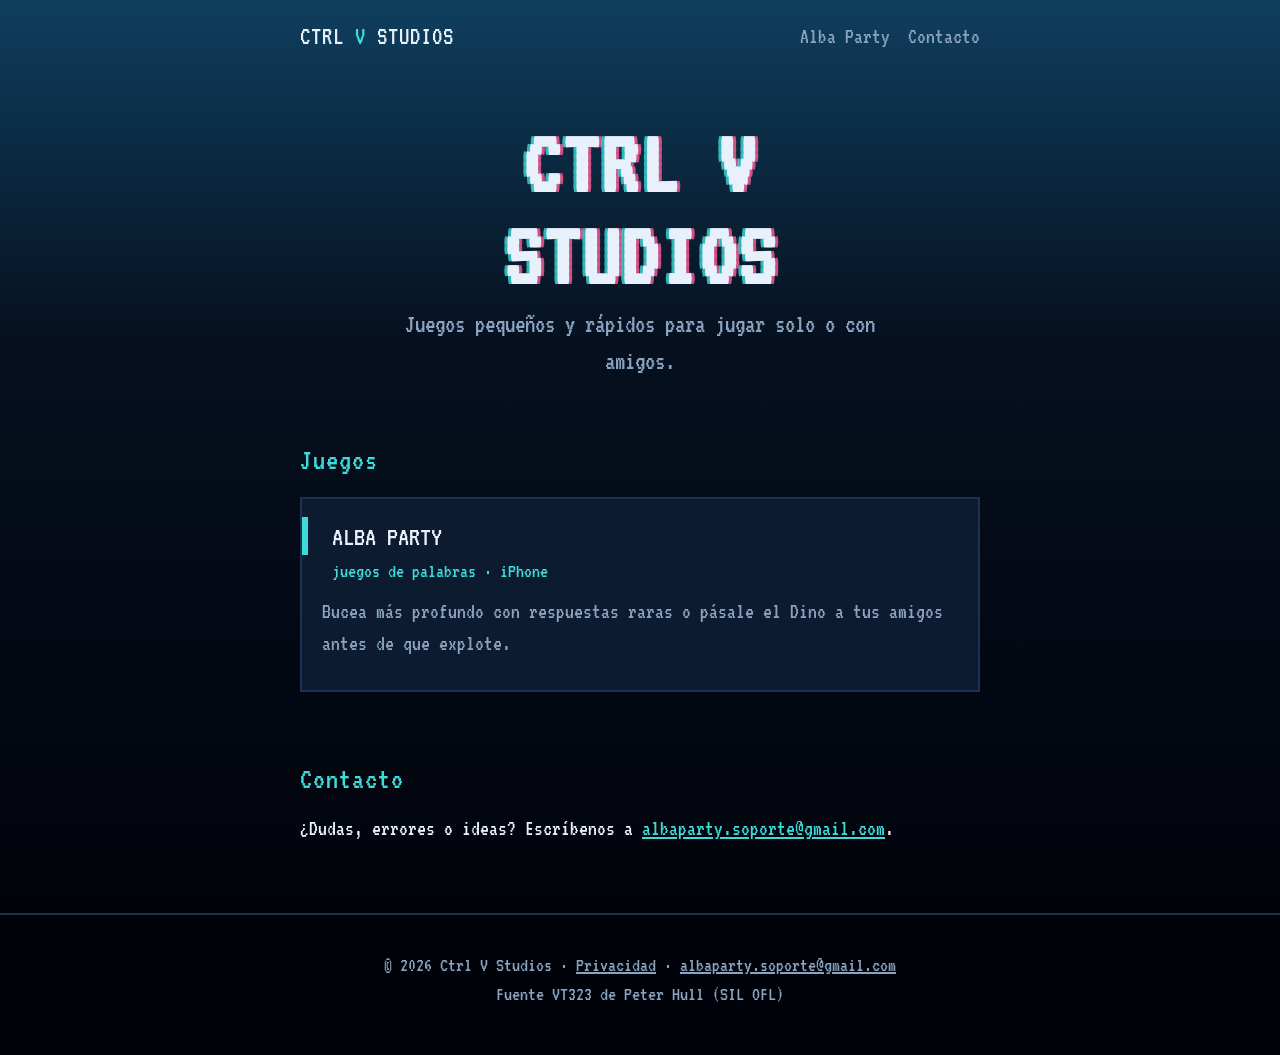
==== index.html @ 42407a7a "Sitio de Ctrl V Studios: portada, Alba Party y política de privacidad Co-Authored-By: Claude Sonnet " ====
<!doctype html>
<html lang="es"><head><meta charset="utf-8"><meta name="viewport" content="width=device-width,initial-scale=1">
<title>Ctrl V Studios</title><meta name="description" content="Estudio de juegos independiente: juegos pequeños y rápidos para jugar solo o con amigos.">
<meta name="theme-color" content="#06101f"><meta property="og:title" content="Ctrl V Studios"><meta property="og:description" content="Estudio de juegos independiente: juegos pequeños y rápidos para jugar solo o con amigos.">
<link rel="icon" href="/albaparty/icon.png"><link rel="stylesheet" href="/style.css">
<link rel="preload" href="/fonts/VT323-Regular.ttf" as="font" type="font/ttf" crossorigin></head>
<body><div class="bubbles" aria-hidden="true"><i style="left:43%;width:12px;height:12px;animation-duration:26s;animation-delay:-20s"></i><i style="left:8%;width:10px;height:10px;animation-duration:31s;animation-delay:-3s"></i><i style="left:48%;width:26px;height:26px;animation-duration:15s;animation-delay:-29s"></i><i style="left:66%;width:14px;height:14px;animation-duration:15s;animation-delay:-2s"></i><i style="left:57%;width:21px;height:21px;animation-duration:16s;animation-delay:-7s"></i><i style="left:13%;width:25px;height:25px;animation-duration:27s;animation-delay:-1s"></i><i style="left:74%;width:11px;height:11px;animation-duration:21s;animation-delay:-20s"></i><i style="left:82%;width:26px;height:26px;animation-duration:15s;animation-delay:-18s"></i><i style="left:76%;width:20px;height:20px;animation-duration:15s;animation-delay:-7s"></i><i style="left:7%;width:25px;height:25px;animation-duration:18s;animation-delay:-9s"></i><i style="left:55%;width:12px;height:12px;animation-duration:31s;animation-delay:-3s"></i><i style="left:75%;width:17px;height:17px;animation-duration:31s;animation-delay:-26s"></i><i style="left:89%;width:13px;height:13px;animation-duration:17s;animation-delay:-18s"></i><i style="left:75%;width:28px;height:28px;animation-duration:20s;animation-delay:-11s"></i><i style="left:14%;width:25px;height:25px;animation-duration:16s;animation-delay:-18s"></i><i style="left:9%;width:27px;height:27px;animation-duration:20s;animation-delay:-15s"></i><i style="left:89%;width:25px;height:25px;animation-duration:27s;animation-delay:-24s"></i><i style="left:42%;width:22px;height:22px;animation-duration:32s;animation-delay:-29s"></i><i style="left:60%;width:19px;height:19px;animation-duration:23s;animation-delay:-7s"></i><i style="left:25%;width:30px;height:30px;animation-duration:21s;animation-delay:-2s"></i><i style="left:75%;width:17px;height:17px;animation-duration:30s;animation-delay:-15s"></i><i style="left:45%;width:31px;height:31px;animation-duration:28s;animation-delay:-9s"></i></div>
<header class="top"><div class="wrap"><a class="brand" href="/">CTRL <b>V</b> STUDIOS</a><nav><a href="/albaparty/">Alba Party</a><a href="mailto:albaparty.soporte@gmail.com">Contacto</a></nav></div></header>
<main class="wrap">
<div class="hero"><h1 class="title">CTRL V<br>STUDIOS</h1><p class="tag">Juegos pequeños y rápidos para jugar solo o con amigos.</p></div>
<section><h2>Juegos</h2>
<a class="card" href="/albaparty/"><h3>ALBA PARTY</h3><div class="sub">juegos de palabras · iPhone</div><p class="muted">Bucea más profundo con respuestas raras o pásale el Dino a tus amigos antes de que explote.</p></a>
</section>
<section><h2>Contacto</h2><p>¿Dudas, errores o ideas? Escríbenos a <a href="mailto:albaparty.soporte@gmail.com">albaparty.soporte@gmail.com</a>.</p></section></main>
<footer><div class="wrap">© 2026 Ctrl V Studios · <a href="/albaparty/privacidad/">Privacidad</a> · <a href="mailto:albaparty.soporte@gmail.com">albaparty.soporte@gmail.com</a><br>Fuente VT323 de Peter Hull (SIL OFL)</div></footer></body></html>
---- style.css ----
@font-face{font-family:"VT323";src:url("/fonts/VT323-Regular.ttf") format("truetype");font-display:swap}
:root{--bg:#06101f;--surface:#0d1b30;--line:#1c3250;--text:#e8f1fb;--muted:#8aa4c0;--accent:#3ddbd9;--danger:#ff6b4a;--ok:#6ee7a0;--gem:#ff5c9a;--shallow:#0f3f5e;--abyss:#01030a;--spark:#ffd35c}
*{box-sizing:border-box}
html{background:var(--abyss)}
body{margin:0;min-height:100vh;color:var(--text);font:22px/1.45 "VT323",ui-monospace,Menlo,monospace;background:linear-gradient(180deg,var(--shallow) 0,var(--bg) 38%,var(--abyss) 100%) fixed;overflow-x:hidden;-webkit-font-smoothing:none}
.bubbles{position:fixed;inset:0;pointer-events:none;z-index:0;overflow:hidden}
.bubbles i{position:absolute;bottom:-40px;border:2px solid rgba(61,219,217,.28);border-radius:50%;animation:rise linear infinite}
@keyframes rise{to{transform:translateY(-115vh)}}
@media (prefers-reduced-motion:reduce){.bubbles i,.dino,.float{animation:none!important}}
main,header,footer{position:relative;z-index:1}
.wrap{max-width:720px;margin:0 auto;padding:0 20px}
header.top{padding:18px 0}
header.top .wrap{display:flex;align-items:center;justify-content:space-between}
.brand{color:var(--text);text-decoration:none;font-size:26px;letter-spacing:1px}
.brand b{color:var(--accent);font-weight:400}
nav a{color:var(--muted);text-decoration:none;margin-left:18px;font-size:22px}
nav a:hover{color:var(--accent)}
.hero{text-align:center;padding:30px 0 10px}
.title{font-size:clamp(54px,15vw,92px);line-height:1;margin:14px 0 4px;letter-spacing:2px;text-shadow:-3px 0 rgba(61,219,217,.8),3px 0 rgba(255,92,154,.8)}
.tag{color:var(--muted);font-size:26px;margin:0 auto 22px;max-width:520px}
.dino{width:min(260px,62vw);height:auto;animation:bob 2.6s ease-in-out infinite;filter:drop-shadow(0 14px 0 rgba(0,0,0,.35))}
@keyframes bob{50%{transform:translateY(-10px)}}
.btn{display:inline-block;font:inherit;font-size:26px;color:var(--bg);background:var(--accent);border:0;padding:8px 26px;text-decoration:none;box-shadow:0 5px 0 #1d8b8a;margin:6px}
.btn.alt{background:var(--surface);color:var(--text);box-shadow:0 5px 0 var(--line);border:2px solid var(--line)}
.btn.off{background:var(--line);color:var(--muted);box-shadow:none}
.pill{display:inline-block;border:2px solid var(--spark);color:var(--spark);padding:0 12px;font-size:20px;margin:6px}
section{padding:26px 0}
h2{font-size:30px;font-weight:400;margin:0 0 12px;color:var(--accent);letter-spacing:1px}
h3{font-size:28px;font-weight:400;margin:0}
p{margin:0 0 12px}
.muted{color:var(--muted)}
.card{background:var(--surface);border:2px solid var(--line);padding:18px 20px;margin:14px 0;position:relative;display:block;color:var(--text);text-decoration:none}
.card::before{content:"";position:absolute;left:0;top:18px;width:6px;height:38px;background:var(--accent)}
.card.red::before{background:var(--danger)}
.card h3{padding-left:10px}
.card .sub{padding-left:10px;font-size:20px;color:var(--accent)}
.card.red .sub{color:var(--danger)}
.card p{margin-top:10px}
.grid{display:grid;grid-template-columns:repeat(auto-fit,minmax(190px,1fr));gap:12px}
.stat{background:var(--surface);border:2px solid var(--line);padding:14px;text-align:center}
.stat b{display:block;font-size:44px;font-weight:400;color:var(--spark);line-height:1}
.stat span{color:var(--muted);font-size:20px}
.mate{display:flex;gap:10px;flex-wrap:wrap}
.mate span{background:var(--surface);border:2px solid var(--line);padding:2px 12px;font-size:21px}
a{color:var(--accent)}
.doc h1{font-size:44px;font-weight:400;margin:18px 0 6px;text-shadow:-2px 0 rgba(61,219,217,.8),2px 0 rgba(255,92,154,.8)}
.doc h2{margin-top:26px;font-size:28px}
.doc p,.doc li{font-size:22px}
.crumbs{color:var(--muted);font-size:20px;margin-top:10px}
footer{padding:36px 0 46px;color:var(--muted);font-size:20px;text-align:center;border-top:2px solid var(--line);margin-top:30px;background:rgba(1,3,10,.5)}
footer a{color:var(--muted)}
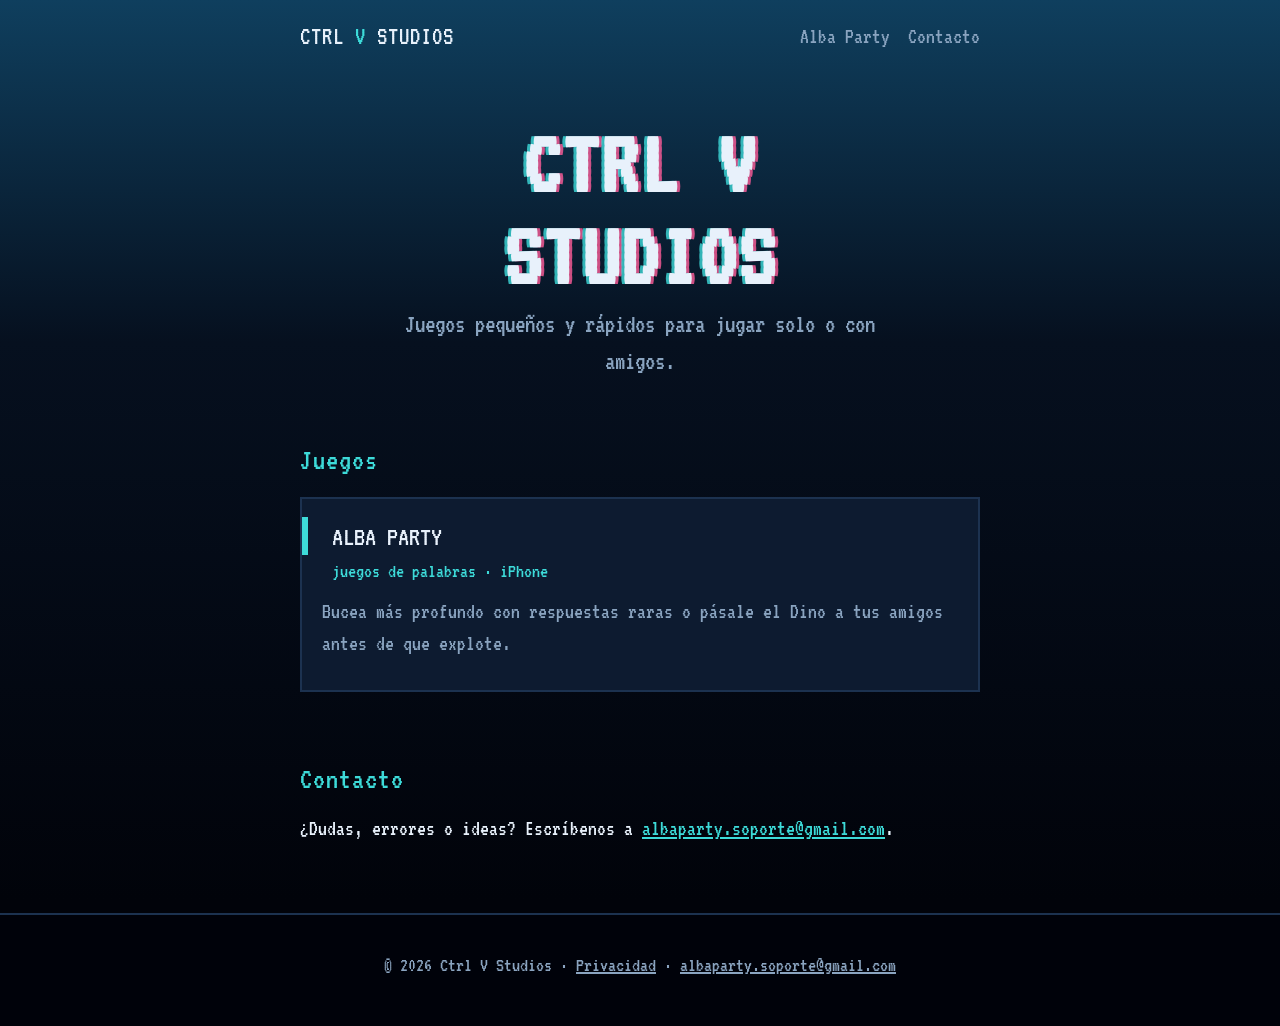
==== commit 5f4901d7: "Quitar el crédito de la fuente del pie de página Co-Authored-By: Claude Sonnet 5.5 <noreply@anthropi" ====
--- a/index.html
+++ b/index.html
@@ -12,4 +12,4 @@
 <a class="card" href="/albaparty/"><h3>ALBA PARTY</h3><div class="sub">juegos de palabras · iPhone</div><p class="muted">Bucea más profundo con respuestas raras o pásale el Dino a tus amigos antes de que explote.</p></a>
 </section>
 <section><h2>Contacto</h2><p>¿Dudas, errores o ideas? Escríbenos a <a href="mailto:albaparty.soporte@gmail.com">albaparty.soporte@gmail.com</a>.</p></section></main>
-<footer><div class="wrap">© 2026 Ctrl V Studios · <a href="/albaparty/privacidad/">Privacidad</a> · <a href="mailto:albaparty.soporte@gmail.com">albaparty.soporte@gmail.com</a><br>Fuente VT323 de Peter Hull (SIL OFL)</div></footer></body></html>
+<footer><div class="wrap">© 2026 Ctrl V Studios · <a href="/albaparty/privacidad/">Privacidad</a> · <a href="mailto:albaparty.soporte@gmail.com">albaparty.soporte@gmail.com</a></div></footer></body></html>
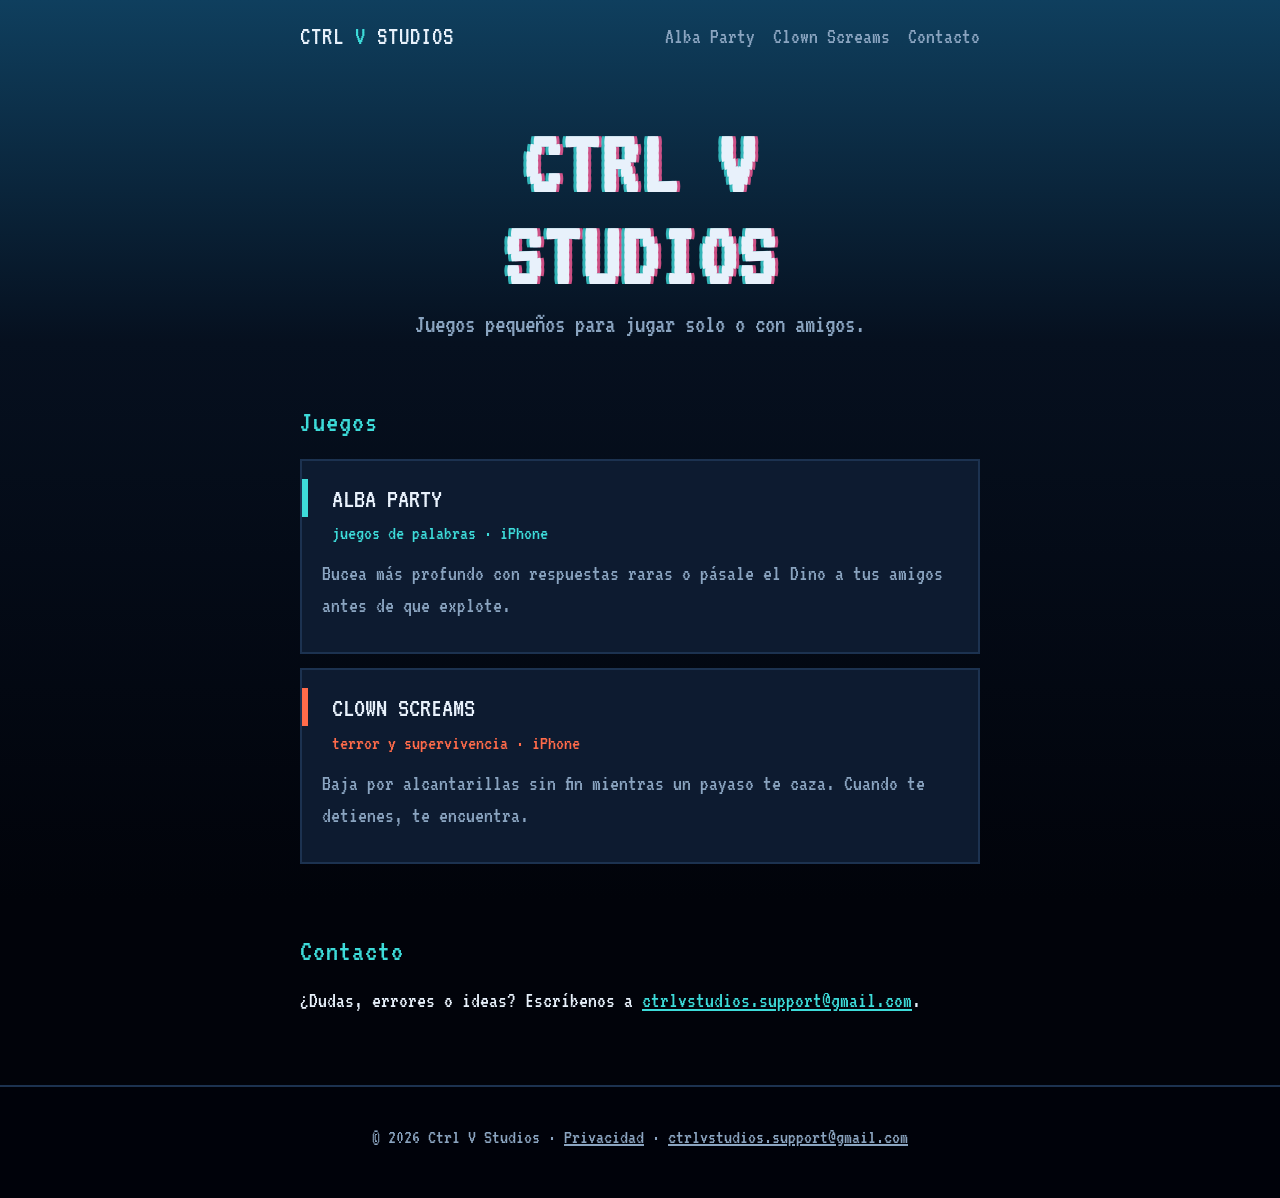
==== commit 992916af: "Clown Screams: página del juego y política de privacidad; contacto del estudio Co-Authored-By: Claud" ====
--- a/index.html
+++ b/index.html
@@ -5,11 +5,12 @@
 <link rel="icon" href="/albaparty/icon.png"><link rel="stylesheet" href="/style.css">
 <link rel="preload" href="/fonts/VT323-Regular.ttf" as="font" type="font/ttf" crossorigin></head>
 <body><div class="bubbles" aria-hidden="true"><i style="left:43%;width:12px;height:12px;animation-duration:26s;animation-delay:-20s"></i><i style="left:8%;width:10px;height:10px;animation-duration:31s;animation-delay:-3s"></i><i style="left:48%;width:26px;height:26px;animation-duration:15s;animation-delay:-29s"></i><i style="left:66%;width:14px;height:14px;animation-duration:15s;animation-delay:-2s"></i><i style="left:57%;width:21px;height:21px;animation-duration:16s;animation-delay:-7s"></i><i style="left:13%;width:25px;height:25px;animation-duration:27s;animation-delay:-1s"></i><i style="left:74%;width:11px;height:11px;animation-duration:21s;animation-delay:-20s"></i><i style="left:82%;width:26px;height:26px;animation-duration:15s;animation-delay:-18s"></i><i style="left:76%;width:20px;height:20px;animation-duration:15s;animation-delay:-7s"></i><i style="left:7%;width:25px;height:25px;animation-duration:18s;animation-delay:-9s"></i><i style="left:55%;width:12px;height:12px;animation-duration:31s;animation-delay:-3s"></i><i style="left:75%;width:17px;height:17px;animation-duration:31s;animation-delay:-26s"></i><i style="left:89%;width:13px;height:13px;animation-duration:17s;animation-delay:-18s"></i><i style="left:75%;width:28px;height:28px;animation-duration:20s;animation-delay:-11s"></i><i style="left:14%;width:25px;height:25px;animation-duration:16s;animation-delay:-18s"></i><i style="left:9%;width:27px;height:27px;animation-duration:20s;animation-delay:-15s"></i><i style="left:89%;width:25px;height:25px;animation-duration:27s;animation-delay:-24s"></i><i style="left:42%;width:22px;height:22px;animation-duration:32s;animation-delay:-29s"></i><i style="left:60%;width:19px;height:19px;animation-duration:23s;animation-delay:-7s"></i><i style="left:25%;width:30px;height:30px;animation-duration:21s;animation-delay:-2s"></i><i style="left:75%;width:17px;height:17px;animation-duration:30s;animation-delay:-15s"></i><i style="left:45%;width:31px;height:31px;animation-duration:28s;animation-delay:-9s"></i></div>
-<header class="top"><div class="wrap"><a class="brand" href="/">CTRL <b>V</b> STUDIOS</a><nav><a href="/albaparty/">Alba Party</a><a href="mailto:albaparty.soporte@gmail.com">Contacto</a></nav></div></header>
+<header class="top"><div class="wrap"><a class="brand" href="/">CTRL <b>V</b> STUDIOS</a><nav><a href="/albaparty/">Alba Party</a><a href="/clownscreams/">Clown Screams</a><a href="mailto:ctrlvstudios.support@gmail.com">Contacto</a></nav></div></header>
 <main class="wrap">
-<div class="hero"><h1 class="title">CTRL V<br>STUDIOS</h1><p class="tag">Juegos pequeños y rápidos para jugar solo o con amigos.</p></div>
+<div class="hero"><h1 class="title">CTRL V<br>STUDIOS</h1><p class="tag">Juegos pequeños para jugar solo o con amigos.</p></div>
 <section><h2>Juegos</h2>
 <a class="card" href="/albaparty/"><h3>ALBA PARTY</h3><div class="sub">juegos de palabras · iPhone</div><p class="muted">Bucea más profundo con respuestas raras o pásale el Dino a tus amigos antes de que explote.</p></a>
+<a class="card red" href="/clownscreams/"><h3>CLOWN SCREAMS</h3><div class="sub">terror y supervivencia · iPhone</div><p class="muted">Baja por alcantarillas sin fin mientras un payaso te caza. Cuando te detienes, te encuentra.</p></a>
 </section>
-<section><h2>Contacto</h2><p>¿Dudas, errores o ideas? Escríbenos a <a href="mailto:albaparty.soporte@gmail.com">albaparty.soporte@gmail.com</a>.</p></section></main>
-<footer><div class="wrap">© 2026 Ctrl V Studios · <a href="/albaparty/privacidad/">Privacidad</a> · <a href="mailto:albaparty.soporte@gmail.com">albaparty.soporte@gmail.com</a></div></footer></body></html>
+<section><h2>Contacto</h2><p>¿Dudas, errores o ideas? Escríbenos a <a href="mailto:ctrlvstudios.support@gmail.com">ctrlvstudios.support@gmail.com</a>.</p></section></main>
+<footer><div class="wrap">© 2026 Ctrl V Studios · <a href="/albaparty/privacidad/">Privacidad</a> · <a href="mailto:ctrlvstudios.support@gmail.com">ctrlvstudios.support@gmail.com</a></div></footer></body></html>
--- a/style.css
+++ b/style.css
@@ -49,3 +49,11 @@
 .crumbs{color:var(--muted);font-size:20px;margin-top:10px}
 footer{padding:36px 0 46px;color:var(--muted);font-size:20px;text-align:center;border-top:2px solid var(--line);margin-top:30px;background:rgba(1,3,10,.5)}
 footer a{color:var(--muted)}
+/* Clown Screams: tema de terror solo en sus páginas */
+body.cs{--bg:#0b0507;--surface:#170a0d;--line:#3a1218;--text:#f1e6e2;--muted:#b39a96;--accent:#ff3b3b;--danger:#ff3b3b;--spark:#ffd35c;background:radial-gradient(ellipse at 50% -10%,#3b0c14 0,var(--bg) 45%,#000 100%) fixed}
+body.cs .title{text-shadow:-3px 0 rgba(255,59,59,.85),3px 0 rgba(120,0,40,.9)}
+body.cs .doc h1{text-shadow:-2px 0 rgba(255,59,59,.85),2px 0 rgba(120,0,40,.9)}
+.cs .clown{width:min(240px,60vw);height:auto;border:3px solid var(--line);box-shadow:0 0 40px rgba(255,59,59,.35);animation:flicker 7s steps(1) infinite}
+@keyframes flicker{0%,93%,100%{opacity:1}94%{opacity:.35}95%{opacity:1}97%{opacity:.6}}
+@media (prefers-reduced-motion:reduce){.cs .clown{animation:none}}
+.warn{border:2px solid var(--danger);color:var(--danger);padding:6px 12px;font-size:20px;display:inline-block;margin:6px}
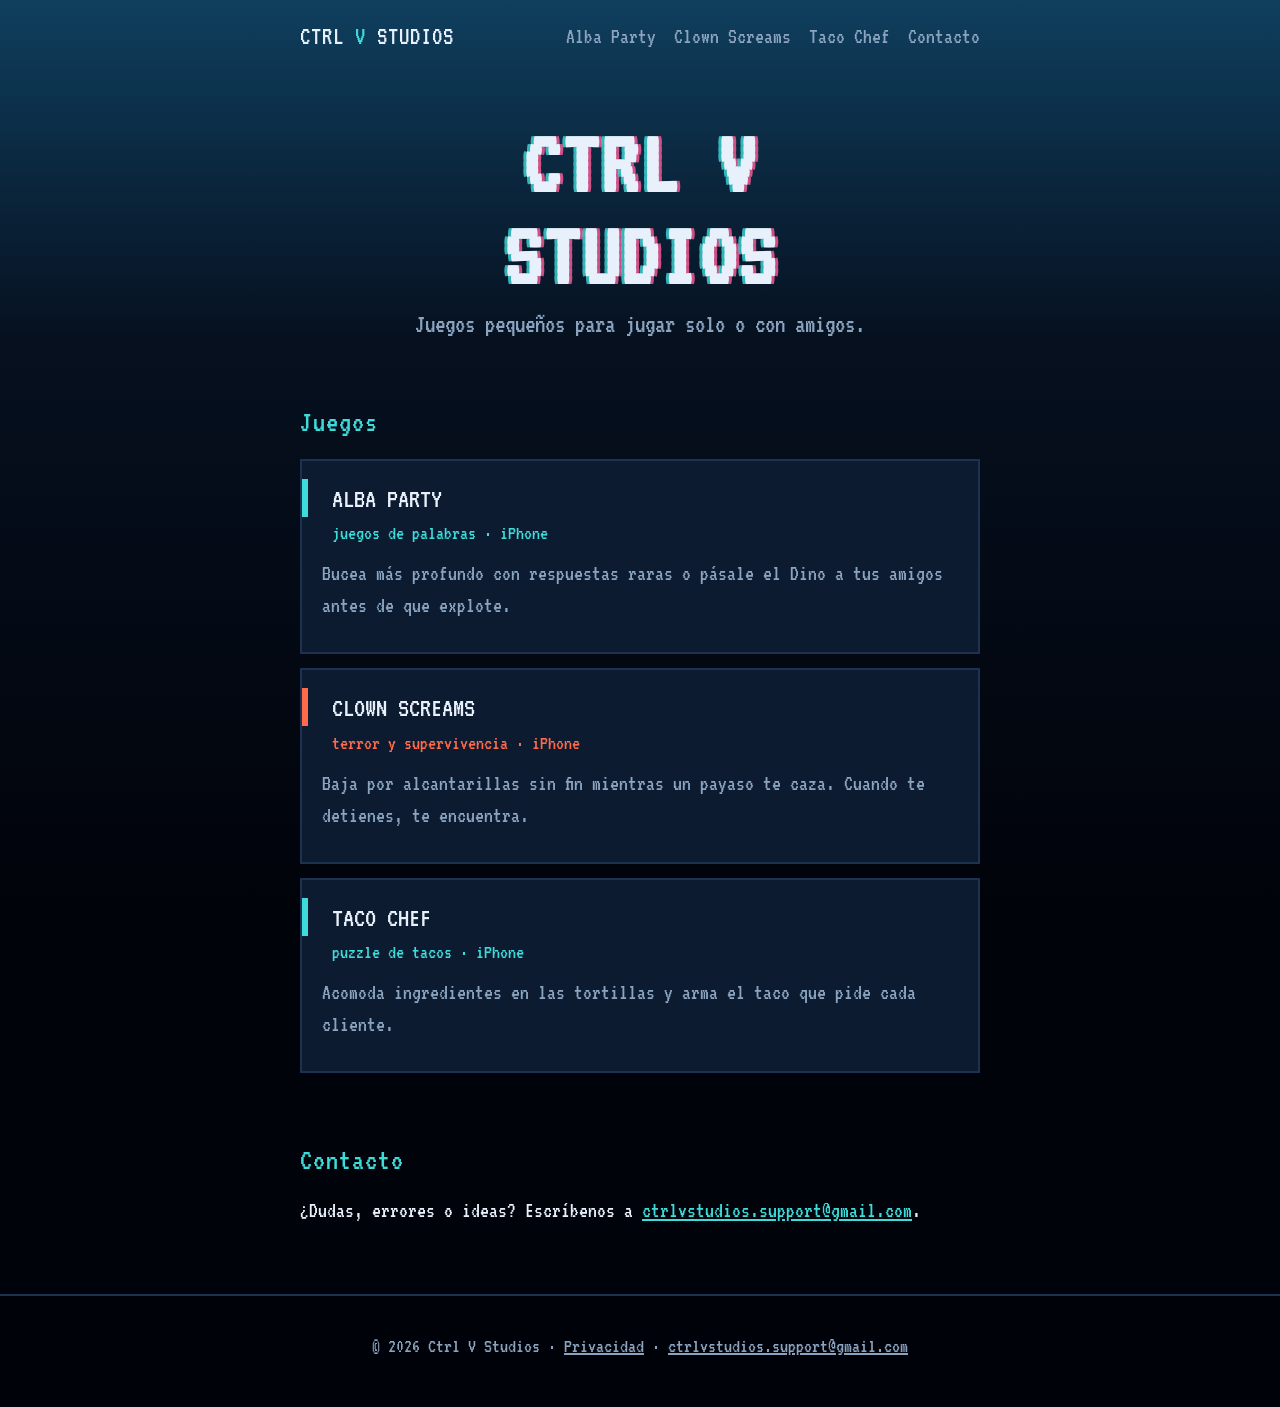
==== commit 3f6e7b32: "Taco Chef: página de soporte y política de privacidad Co-Authored-By: Claude Opus 5.5 <noreply@anthr" ====
--- a/index.html
+++ b/index.html
@@ -5,12 +5,13 @@
 <link rel="icon" href="/albaparty/icon.png"><link rel="stylesheet" href="/style.css">
 <link rel="preload" href="/fonts/VT323-Regular.ttf" as="font" type="font/ttf" crossorigin></head>
 <body><div class="bubbles" aria-hidden="true"><i style="left:43%;width:12px;height:12px;animation-duration:26s;animation-delay:-20s"></i><i style="left:8%;width:10px;height:10px;animation-duration:31s;animation-delay:-3s"></i><i style="left:48%;width:26px;height:26px;animation-duration:15s;animation-delay:-29s"></i><i style="left:66%;width:14px;height:14px;animation-duration:15s;animation-delay:-2s"></i><i style="left:57%;width:21px;height:21px;animation-duration:16s;animation-delay:-7s"></i><i style="left:13%;width:25px;height:25px;animation-duration:27s;animation-delay:-1s"></i><i style="left:74%;width:11px;height:11px;animation-duration:21s;animation-delay:-20s"></i><i style="left:82%;width:26px;height:26px;animation-duration:15s;animation-delay:-18s"></i><i style="left:76%;width:20px;height:20px;animation-duration:15s;animation-delay:-7s"></i><i style="left:7%;width:25px;height:25px;animation-duration:18s;animation-delay:-9s"></i><i style="left:55%;width:12px;height:12px;animation-duration:31s;animation-delay:-3s"></i><i style="left:75%;width:17px;height:17px;animation-duration:31s;animation-delay:-26s"></i><i style="left:89%;width:13px;height:13px;animation-duration:17s;animation-delay:-18s"></i><i style="left:75%;width:28px;height:28px;animation-duration:20s;animation-delay:-11s"></i><i style="left:14%;width:25px;height:25px;animation-duration:16s;animation-delay:-18s"></i><i style="left:9%;width:27px;height:27px;animation-duration:20s;animation-delay:-15s"></i><i style="left:89%;width:25px;height:25px;animation-duration:27s;animation-delay:-24s"></i><i style="left:42%;width:22px;height:22px;animation-duration:32s;animation-delay:-29s"></i><i style="left:60%;width:19px;height:19px;animation-duration:23s;animation-delay:-7s"></i><i style="left:25%;width:30px;height:30px;animation-duration:21s;animation-delay:-2s"></i><i style="left:75%;width:17px;height:17px;animation-duration:30s;animation-delay:-15s"></i><i style="left:45%;width:31px;height:31px;animation-duration:28s;animation-delay:-9s"></i></div>
-<header class="top"><div class="wrap"><a class="brand" href="/">CTRL <b>V</b> STUDIOS</a><nav><a href="/albaparty/">Alba Party</a><a href="/clownscreams/">Clown Screams</a><a href="mailto:ctrlvstudios.support@gmail.com">Contacto</a></nav></div></header>
+<header class="top"><div class="wrap"><a class="brand" href="/">CTRL <b>V</b> STUDIOS</a><nav><a href="/albaparty/">Alba Party</a><a href="/clownscreams/">Clown Screams</a><a href="/tacochef/">Taco Chef</a><a href="mailto:ctrlvstudios.support@gmail.com">Contacto</a></nav></div></header>
 <main class="wrap">
 <div class="hero"><h1 class="title">CTRL V<br>STUDIOS</h1><p class="tag">Juegos pequeños para jugar solo o con amigos.</p></div>
 <section><h2>Juegos</h2>
 <a class="card" href="/albaparty/"><h3>ALBA PARTY</h3><div class="sub">juegos de palabras · iPhone</div><p class="muted">Bucea más profundo con respuestas raras o pásale el Dino a tus amigos antes de que explote.</p></a>
 <a class="card red" href="/clownscreams/"><h3>CLOWN SCREAMS</h3><div class="sub">terror y supervivencia · iPhone</div><p class="muted">Baja por alcantarillas sin fin mientras un payaso te caza. Cuando te detienes, te encuentra.</p></a>
+<a class="card" href="/tacochef/"><h3>TACO CHEF</h3><div class="sub">puzzle de tacos · iPhone</div><p class="muted">Acomoda ingredientes en las tortillas y arma el taco que pide cada cliente.</p></a>
 </section>
 <section><h2>Contacto</h2><p>¿Dudas, errores o ideas? Escríbenos a <a href="mailto:ctrlvstudios.support@gmail.com">ctrlvstudios.support@gmail.com</a>.</p></section></main>
 <footer><div class="wrap">© 2026 Ctrl V Studios · <a href="/albaparty/privacidad/">Privacidad</a> · <a href="mailto:ctrlvstudios.support@gmail.com">ctrlvstudios.support@gmail.com</a></div></footer></body></html>
--- a/style.css
+++ b/style.css
@@ -57,3 +57,7 @@
 @keyframes flicker{0%,93%,100%{opacity:1}94%{opacity:.35}95%{opacity:1}97%{opacity:.6}}
 @media (prefers-reduced-motion:reduce){.cs .clown{animation:none}}
 .warn{border:2px solid var(--danger);color:var(--danger);padding:6px 12px;font-size:20px;display:inline-block;margin:6px}
+body.tc{--bg:#3a0b44;--surface:#5a1466;--line:#ffb400;--text:#fff6e8;--muted:#f3d7f0;--accent:#ffb400;--spark:#3cc43c;background:linear-gradient(180deg,#c2307a 0,#7a1e8c 55%,#3a0b44 100%) fixed}
+body.tc .title{color:#ffb400;text-shadow:0 4px 0 #5e0f3c,0 0 24px rgba(255,180,0,.35)}
+body.tc .doc h1{color:#ffb400}
+.tc .chef{width:min(260px,62vw);height:auto;filter:drop-shadow(0 10px 24px rgba(0,0,0,.35))}
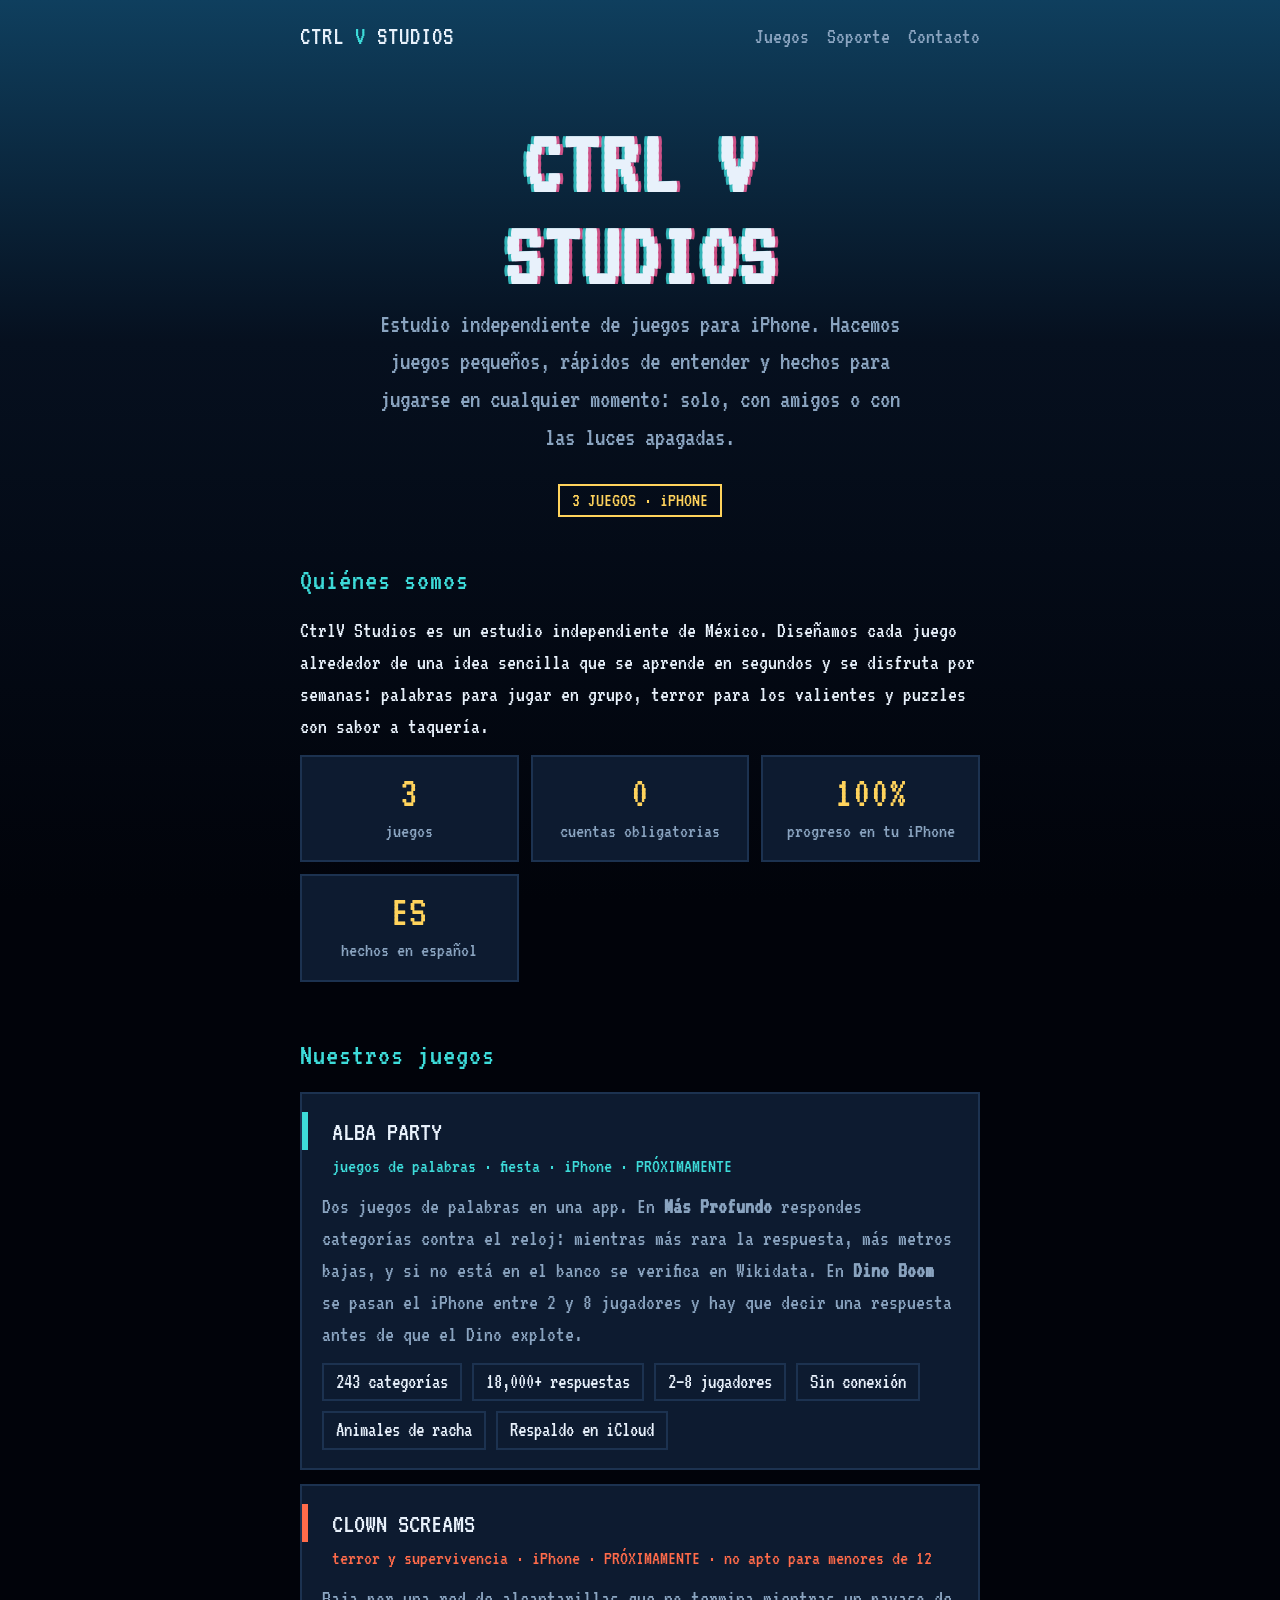
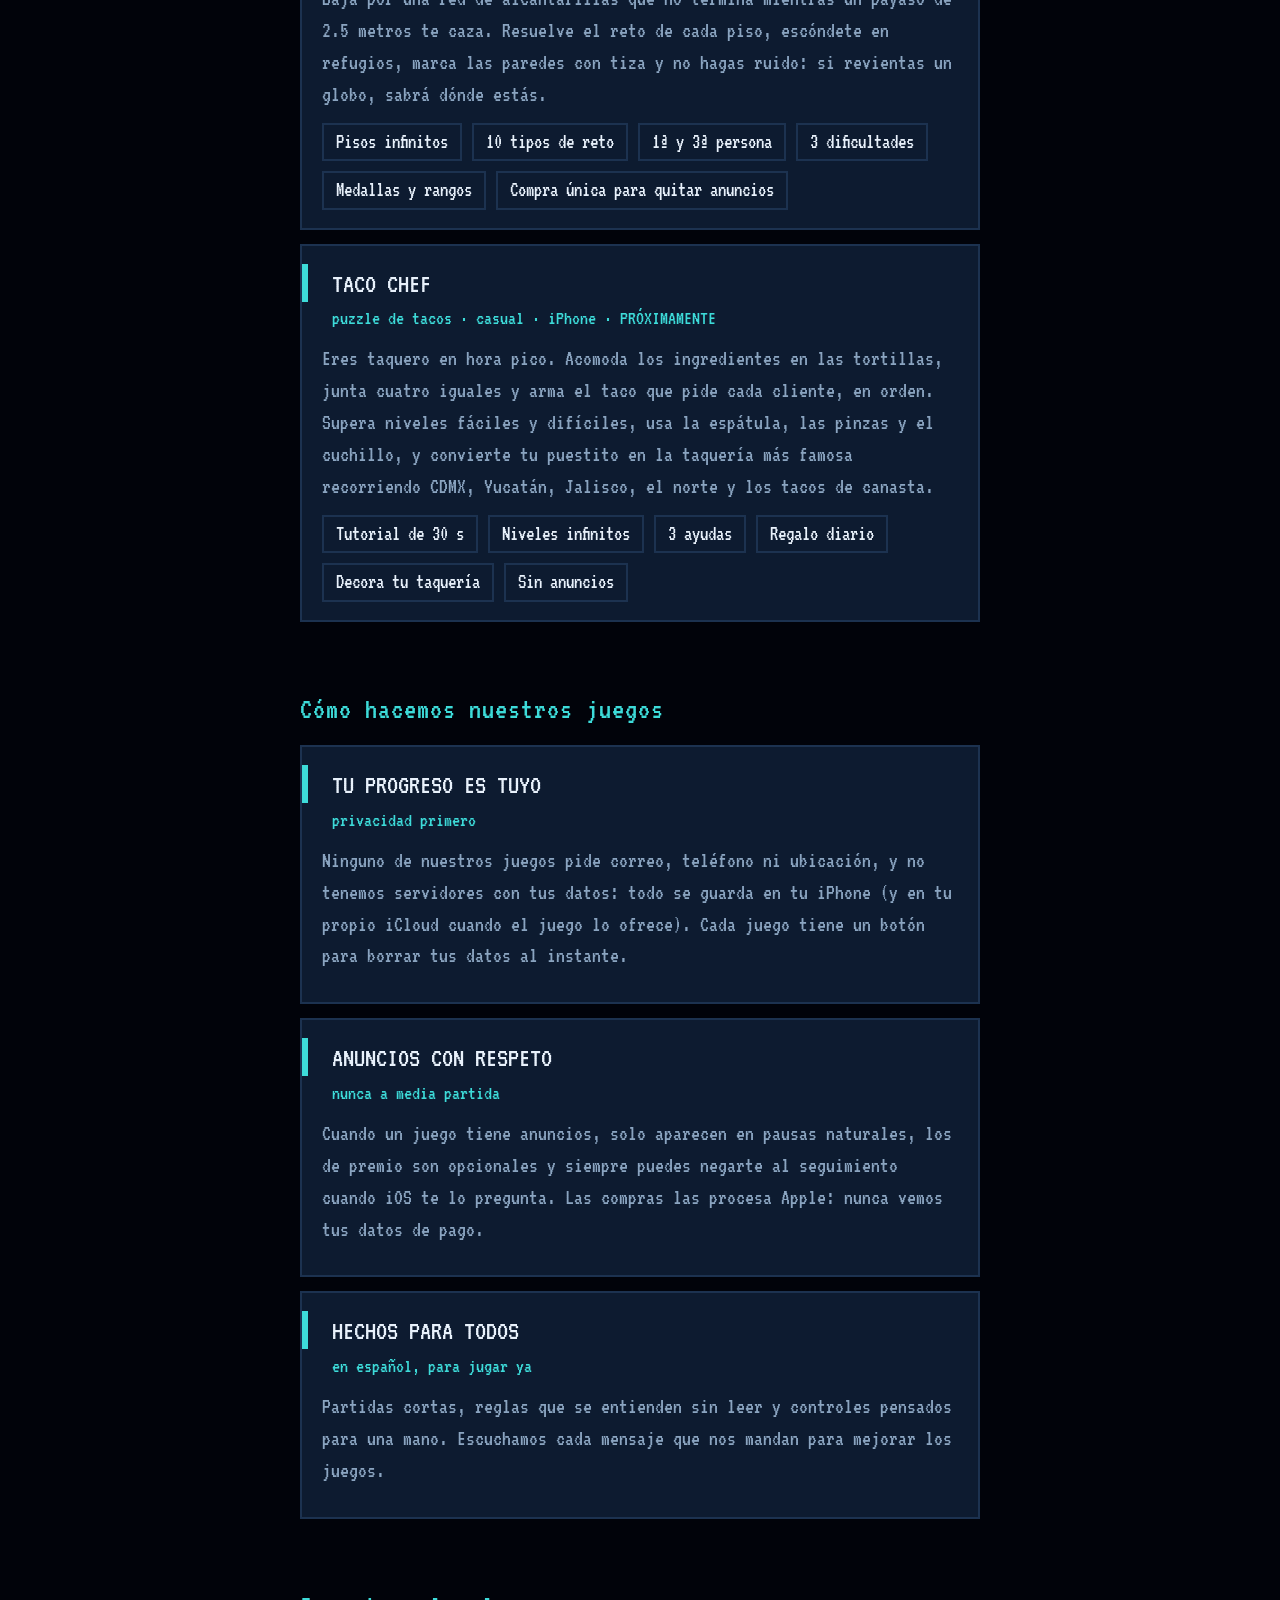
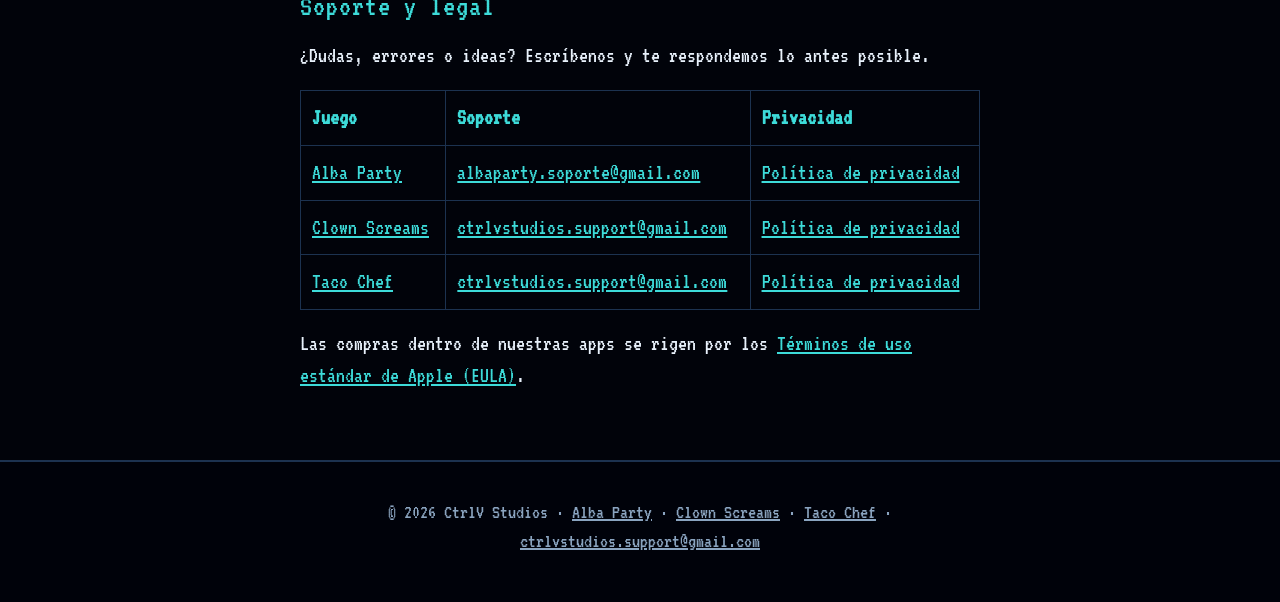
==== commit 9e41fc29: "Sitio: portada general del estudio con los 3 juegos; políticas de Alba Party y Clown Screams por sec" ====
--- a/index.html
+++ b/index.html
@@ -1,17 +1,48 @@
 <!doctype html>
 <html lang="es"><head><meta charset="utf-8"><meta name="viewport" content="width=device-width,initial-scale=1">
-<title>Ctrl V Studios</title><meta name="description" content="Estudio de juegos independiente: juegos pequeños y rápidos para jugar solo o con amigos.">
+<title>Ctrl V Studios</title><meta name="description" content="CtrlV Studios: estudio independiente de juegos para iPhone. Alba Party, Clown Screams y Taco Chef.">
 <meta name="theme-color" content="#06101f"><meta property="og:title" content="Ctrl V Studios"><meta property="og:description" content="Estudio de juegos independiente: juegos pequeños y rápidos para jugar solo o con amigos.">
 <link rel="icon" href="/albaparty/icon.png"><link rel="stylesheet" href="/style.css">
 <link rel="preload" href="/fonts/VT323-Regular.ttf" as="font" type="font/ttf" crossorigin></head>
 <body><div class="bubbles" aria-hidden="true"><i style="left:43%;width:12px;height:12px;animation-duration:26s;animation-delay:-20s"></i><i style="left:8%;width:10px;height:10px;animation-duration:31s;animation-delay:-3s"></i><i style="left:48%;width:26px;height:26px;animation-duration:15s;animation-delay:-29s"></i><i style="left:66%;width:14px;height:14px;animation-duration:15s;animation-delay:-2s"></i><i style="left:57%;width:21px;height:21px;animation-duration:16s;animation-delay:-7s"></i><i style="left:13%;width:25px;height:25px;animation-duration:27s;animation-delay:-1s"></i><i style="left:74%;width:11px;height:11px;animation-duration:21s;animation-delay:-20s"></i><i style="left:82%;width:26px;height:26px;animation-duration:15s;animation-delay:-18s"></i><i style="left:76%;width:20px;height:20px;animation-duration:15s;animation-delay:-7s"></i><i style="left:7%;width:25px;height:25px;animation-duration:18s;animation-delay:-9s"></i><i style="left:55%;width:12px;height:12px;animation-duration:31s;animation-delay:-3s"></i><i style="left:75%;width:17px;height:17px;animation-duration:31s;animation-delay:-26s"></i><i style="left:89%;width:13px;height:13px;animation-duration:17s;animation-delay:-18s"></i><i style="left:75%;width:28px;height:28px;animation-duration:20s;animation-delay:-11s"></i><i style="left:14%;width:25px;height:25px;animation-duration:16s;animation-delay:-18s"></i><i style="left:9%;width:27px;height:27px;animation-duration:20s;animation-delay:-15s"></i><i style="left:89%;width:25px;height:25px;animation-duration:27s;animation-delay:-24s"></i><i style="left:42%;width:22px;height:22px;animation-duration:32s;animation-delay:-29s"></i><i style="left:60%;width:19px;height:19px;animation-duration:23s;animation-delay:-7s"></i><i style="left:25%;width:30px;height:30px;animation-duration:21s;animation-delay:-2s"></i><i style="left:75%;width:17px;height:17px;animation-duration:30s;animation-delay:-15s"></i><i style="left:45%;width:31px;height:31px;animation-duration:28s;animation-delay:-9s"></i></div>
-<header class="top"><div class="wrap"><a class="brand" href="/">CTRL <b>V</b> STUDIOS</a><nav><a href="/albaparty/">Alba Party</a><a href="/clownscreams/">Clown Screams</a><a href="/tacochef/">Taco Chef</a><a href="mailto:ctrlvstudios.support@gmail.com">Contacto</a></nav></div></header>
+<header class="top"><div class="wrap"><a class="brand" href="/">CTRL <b>V</b> STUDIOS</a><nav><a href="#juegos">Juegos</a><a href="#soporte">Soporte</a><a href="mailto:ctrlvstudios.support@gmail.com">Contacto</a></nav></div></header>
 <main class="wrap">
-<div class="hero"><h1 class="title">CTRL V<br>STUDIOS</h1><p class="tag">Juegos pequeños para jugar solo o con amigos.</p></div>
-<section><h2>Juegos</h2>
-<a class="card" href="/albaparty/"><h3>ALBA PARTY</h3><div class="sub">juegos de palabras · iPhone</div><p class="muted">Bucea más profundo con respuestas raras o pásale el Dino a tus amigos antes de que explote.</p></a>
-<a class="card red" href="/clownscreams/"><h3>CLOWN SCREAMS</h3><div class="sub">terror y supervivencia · iPhone</div><p class="muted">Baja por alcantarillas sin fin mientras un payaso te caza. Cuando te detienes, te encuentra.</p></a>
-<a class="card" href="/tacochef/"><h3>TACO CHEF</h3><div class="sub">puzzle de tacos · iPhone</div><p class="muted">Acomoda ingredientes en las tortillas y arma el taco que pide cada cliente.</p></a>
+<div class="hero"><h1 class="title">CTRL V<br>STUDIOS</h1><p class="tag">Estudio independiente de juegos para iPhone. Hacemos juegos pequeños, rápidos de entender y hechos para jugarse en cualquier momento: solo, con amigos o con las luces apagadas.</p>
+<span class="pill">3 JUEGOS · iPHONE</span></div>
+
+<section><h2>Quiénes somos</h2>
+<p>CtrlV Studios es un estudio independiente de México. Diseñamos cada juego alrededor de una idea sencilla que se aprende en segundos y se disfruta por semanas: palabras para jugar en grupo, terror para los valientes y puzzles con sabor a taquería.</p>
+<div class="grid"><div class="stat"><b>3</b><span>juegos</span></div><div class="stat"><b>0</b><span>cuentas obligatorias</span></div><div class="stat"><b>100%</b><span>progreso en tu iPhone</span></div><div class="stat"><b>ES</b><span>hechos en español</span></div></div></section>
+
+<section id="juegos"><h2>Nuestros juegos</h2>
+
+<a class="card" href="/albaparty/"><h3>ALBA PARTY</h3><div class="sub">juegos de palabras · fiesta · iPhone · PRÓXIMAMENTE</div>
+<p class="muted">Dos juegos de palabras en una app. En <b>Más Profundo</b> respondes categorías contra el reloj: mientras más rara la respuesta, más metros bajas, y si no está en el banco se verifica en Wikidata. En <b>Dino Boom</b> se pasan el iPhone entre 2 y 8 jugadores y hay que decir una respuesta antes de que el Dino explote.</p>
+<div class="mate"><span>243 categorías</span><span>18,000+ respuestas</span><span>2–8 jugadores</span><span>Sin conexión</span><span>Animales de racha</span><span>Respaldo en iCloud</span></div></a>
+
+<a class="card red" href="/clownscreams/"><h3>CLOWN SCREAMS</h3><div class="sub">terror y supervivencia · iPhone · PRÓXIMAMENTE · no apto para menores de 12</div>
+<p class="muted">Baja por una red de alcantarillas que no termina mientras un payaso de 2.5 metros te caza. Resuelve el reto de cada piso, escóndete en refugios, marca las paredes con tiza y no hagas ruido: si revientas un globo, sabrá dónde estás.</p>
+<div class="mate"><span>Pisos infinitos</span><span>10 tipos de reto</span><span>1ª y 3ª persona</span><span>3 dificultades</span><span>Medallas y rangos</span><span>Compra única para quitar anuncios</span></div></a>
+
+<a class="card" href="/tacochef/"><h3>TACO CHEF</h3><div class="sub">puzzle de tacos · casual · iPhone · PRÓXIMAMENTE</div>
+<p class="muted">Eres taquero en hora pico. Acomoda los ingredientes en las tortillas, junta cuatro iguales y arma el taco que pide cada cliente, en orden. Supera niveles fáciles y difíciles, usa la espátula, las pinzas y el cuchillo, y convierte tu puestito en la taquería más famosa recorriendo CDMX, Yucatán, Jalisco, el norte y los tacos de canasta.</p>
+<div class="mate"><span>Tutorial de 30 s</span><span>Niveles infinitos</span><span>3 ayudas</span><span>Regalo diario</span><span>Decora tu taquería</span><span>Sin anuncios</span></div></a>
 </section>
-<section><h2>Contacto</h2><p>¿Dudas, errores o ideas? Escríbenos a <a href="mailto:ctrlvstudios.support@gmail.com">ctrlvstudios.support@gmail.com</a>.</p></section></main>
-<footer><div class="wrap">© 2026 Ctrl V Studios · <a href="/albaparty/privacidad/">Privacidad</a> · <a href="mailto:ctrlvstudios.support@gmail.com">ctrlvstudios.support@gmail.com</a></div></footer></body></html>
+
+<section><h2>Cómo hacemos nuestros juegos</h2>
+<div class="card"><h3>TU PROGRESO ES TUYO</h3><div class="sub">privacidad primero</div><p class="muted">Ninguno de nuestros juegos pide correo, teléfono ni ubicación, y no tenemos servidores con tus datos: todo se guarda en tu iPhone (y en tu propio iCloud cuando el juego lo ofrece). Cada juego tiene un botón para borrar tus datos al instante.</p></div>
+<div class="card"><h3>ANUNCIOS CON RESPETO</h3><div class="sub">nunca a media partida</div><p class="muted">Cuando un juego tiene anuncios, solo aparecen en pausas naturales, los de premio son opcionales y siempre puedes negarte al seguimiento cuando iOS te lo pregunta. Las compras las procesa Apple: nunca vemos tus datos de pago.</p></div>
+<div class="card"><h3>HECHOS PARA TODOS</h3><div class="sub">en español, para jugar ya</div><p class="muted">Partidas cortas, reglas que se entienden sin leer y controles pensados para una mano. Escuchamos cada mensaje que nos mandan para mejorar los juegos.</p></div>
+</section>
+
+<section id="soporte"><h2>Soporte y legal</h2>
+<p>¿Dudas, errores o ideas? Escríbenos y te respondemos lo antes posible.</p>
+<div class="doc"><table>
+<tr><th>Juego</th><th>Soporte</th><th>Privacidad</th></tr>
+<tr><td><a href="/albaparty/">Alba Party</a></td><td><a href="mailto:albaparty.soporte@gmail.com">albaparty.soporte@gmail.com</a></td><td><a href="/albaparty/privacidad/">Política de privacidad</a></td></tr>
+<tr><td><a href="/clownscreams/">Clown Screams</a></td><td><a href="mailto:ctrlvstudios.support@gmail.com">ctrlvstudios.support@gmail.com</a></td><td><a href="/clownscreams/privacidad/">Política de privacidad</a></td></tr>
+<tr><td><a href="/tacochef/">Taco Chef</a></td><td><a href="mailto:ctrlvstudios.support@gmail.com">ctrlvstudios.support@gmail.com</a></td><td><a href="/tacochef/privacidad/">Política de privacidad</a></td></tr>
+</table></div>
+<p>Las compras dentro de nuestras apps se rigen por los <a href="https://www.apple.com/legal/internet-services/itunes/dev/stdeula/">Términos de uso estándar de Apple (EULA)</a>.</p></section>
+</main>
+<footer><div class="wrap">© 2026 CtrlV Studios · <a href="/albaparty/">Alba Party</a> · <a href="/clownscreams/">Clown Screams</a> · <a href="/tacochef/">Taco Chef</a> · <a href="mailto:ctrlvstudios.support@gmail.com">ctrlvstudios.support@gmail.com</a></div></footer></body></html>
--- a/style.css
+++ b/style.css
@@ -61,3 +61,4 @@
 body.tc .title{color:#ffb400;text-shadow:0 4px 0 #5e0f3c,0 0 24px rgba(255,180,0,.35)}
 body.tc .doc h1{color:#ffb400}
 .tc .chef{width:min(260px,62vw);height:auto;filter:drop-shadow(0 10px 24px rgba(0,0,0,.35))}
+.doc table{width:100%;border-collapse:collapse;margin:.8em 0}.doc th,.doc td{border:1px solid var(--line);padding:.5em;text-align:left;vertical-align:top}.doc th{color:var(--accent)}
